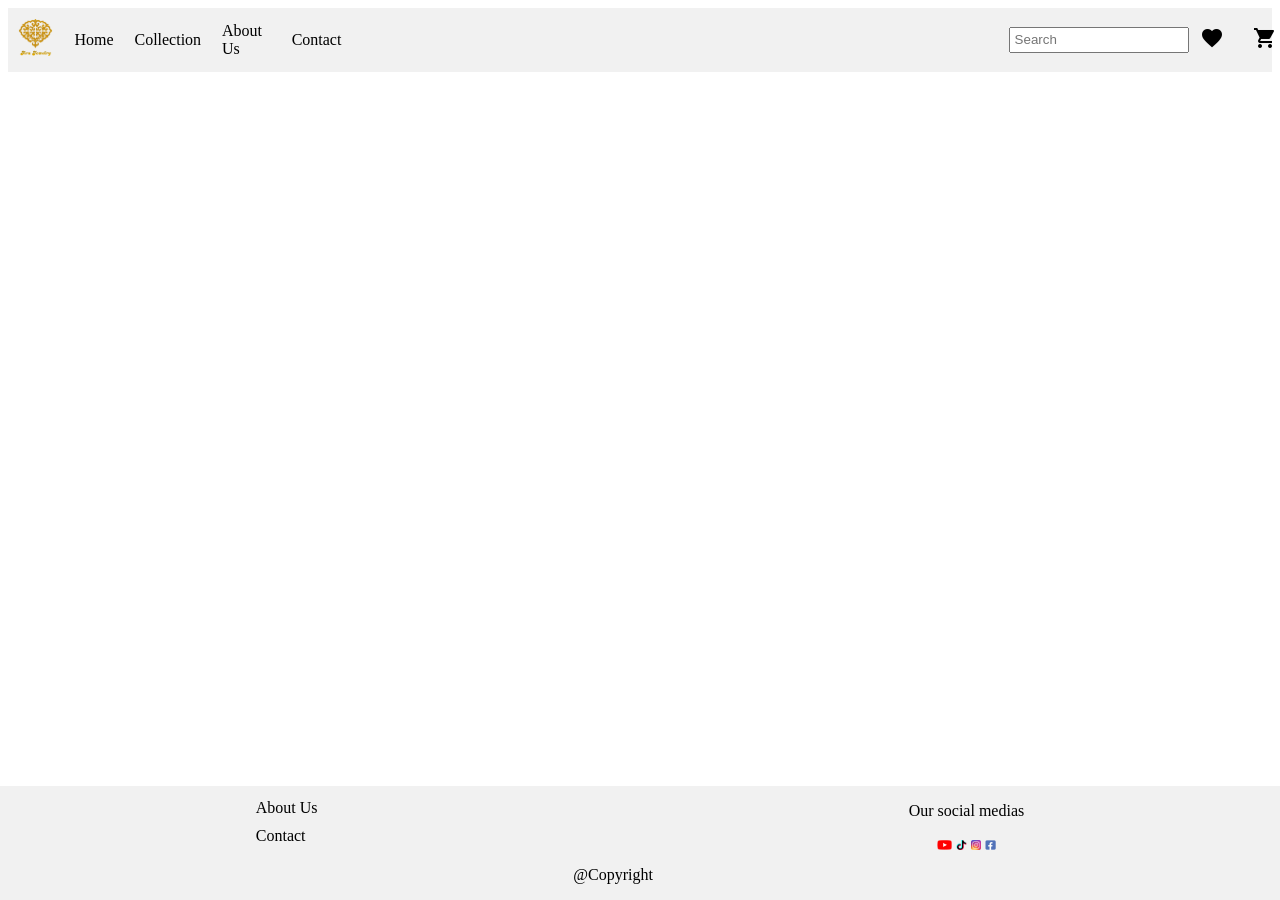
==== index.html @ 1d03a8b6 "Version 1: Created Navigation and Footer" ====
<!DOCTYPE html>
<html>
    <head>
        <link rel="stylesheet" href="style.css">
        <link rel="stylesheet" href="https://fonts.googleapis.com/icon?family=Material+Icons">
        <title>Home</title>
    </head>
    <body>
        <nav>
            <ul>
                <li><a href="index.html"><img src="images/logo.png" alt="logo"></a></li>
                <li><a class="active" href="index.html">Home</a></li>
                <li><a href="collection.html">Collection</a></li>
                <li><a href="aboutus.html">About Us</a></li>
                <li><a href="contact.html">Contact</a></li>
                <div class="right-side">
                    <li><input type="text" placeholder="Search"></li>
                    <li><a href="favourites.html"><i class="material-icons">favorite</i></a></li>
                    <li><a href="cart.html"><i class="material-icons">shopping_cart</i></a></li>
                </div>
            </ul>
        </nav>
        
        <footer>
            <div class="footer-content">
                <div class="links">
                    <a href="aboutus.html">About Us</a>
                    <a href="contact.html">Contact</a>
                </div>
                <div class="copyright">
                    <p>@Copyright</p>
                </div>
                <div class="social-medias">
                    <p>Our social medias</p>
                    <img src="images/youtube.png" alt="youtube">
                    <img src="images/tiktok.png" alt="tiktok">
                    <img src="images/instagram.png" alt="instagram">
                    <img src="images/facebook.png" alt="facebook">
                </div>
        </footer>
    </body>
</html>
---- style.css ----
nav ul{
  list-style-type: none;
  margin: 0;
  padding: 0;
  background-color: #f1f1f1;
  display: flex;
  align-items: center;
}
nav ul li a{
  display: block;
  color: black;
  padding: 20% 1cap;
  text-decoration: none;
}
.right-side{
  display: flex;
  flex-direction: row;
  margin-left: 52%;
  align-items: center;
  gap: 3%;
}
nav input[type=text]{
  padding: 2%;
}

footer{
  background-color: #f1f1f1;
  color: black;
  position: fixed;
  left: 0;
  bottom: 0;
  width: 100%;
}
.footer-content{
  display: flex;
  justify-content: space-evenly;
}
.links{
  display: flex;
  flex-direction: column;
  gap: 1cap;
  margin-top: 1%;
}
.links a{
  color: black;
  text-decoration: none;
}
.copyright{
  text-align: center;
  margin-top: 5%;
}
.social-medias{
  text-align: center;
}
.social-medias img{
  height: 1cap;
  width: auto;
}

h1{
  text-align: center;
}
h2{
  text-align: center;
}

.home-hero-section{
  background-color: gray;
  padding: 10%;
}
.home-hero-section h1{
  text-align: left;
}
.hero-section-content{
  left: 5%;
  top: 50%;
}
.hero-section-button{
  display: flex;
  align-items: center;
  background-color: darkgray;
  width: 7%;
  padding: 1%;
}
.home-info div{
  background-color: gray;
  padding: 10%;
}
.home-info-section{
  display: flex;
  flex-direction: column;
}
.home-info{
  display: flex;
  flex-direction: row;
  align-items: center;
  gap: 5%;
}
.item-container{
  display: flex;
  flex-direction: row;
  justify-content: center;
  flex-wrap: wrap;
  gap: 5%;
  margin: 3%;
}
.item{
  background-color: gray;
  text-align: center;
  width: 20%;
}
.item div{
  background-color: darkgray;
  padding: 30%;
}

.collection-content{
  display: flex;
  flex-direction: column;
}
.button-container{
  display: flex;
  flex-direction: row;
  gap: 5%;
  margin: 3%;
  justify-content: center;
  flex-wrap: wrap;
}
.button-container button{
  width: 10%;
}
.product-container{
  display: flex;
  flex-direction: row;
  gap: 10%;
  margin: 3%;
  justify-content: center;
  flex-wrap: wrap;
}
.product{
  background-color: gray;
  position: relative;
  width: 20%;
}
.product div{
  background-color: darkgray;
  padding: 40%;
}
.product .favorite-button{
  position: absolute;
  top: 2%;
  right: 2%;
  background: none;
  border: none;
}
.product .cart-button{
  width: 100%;
  height: 10%;
}

.about-section1{
  display: flex;
  flex-direction: column;
}
.about-image{
  background-color: gray;
  text-align: center;
  padding: 5%;
}
.about-text{
  text-align: center;
  margin: 2%;
}

.contact-content{
  display: flex;
  flex-direction: row;
  justify-content: center;
  flex-wrap: wrap;
  gap: 10%;
}
.contact-form{
  display: flex;
  flex-direction: column;
  flex: 2;
}
.contact-info{
  flex: 1;
}
label{
  display: flex;
  flex-direction: column;
}
textarea{
  background-color: gray;
  width: 100%;
  margin-bottom: 2%;
  border: none;
}
form input{
  background-color: gray;
  width: 100%;
  padding-bottom: 2%;
  margin-bottom: 2%;
  border: none;
}
form button{
  width: 100%;
}

.productpage-content{
  display: flex;
  flex-direction: row;
  align-items: center;
  gap: 5%;
  text-align: center;
}
.image{
  background-color: gray;
  width: 50%;
  padding-bottom: 30%;
  position: relative;
}
.productpage-content .favorite-button{
  position: absolute;
  top: 1%;
  right: 50%;
  background: none;
  border: none;
}
.productpage-content .cart-button{
  width: 100%;
  margin-top: 15%;
}
.product-info{
  flex: 1;
}
.productpage-content p{
  margin-top: 15%;
}

.location-content{
  display: flex;
  flex-direction: column;
}
.location-section1{
  background-color: gray;
  text-align: center;
  padding: 5%;
}
.location-section2 div{
  background-color: gray;
  padding: 10% 25%;
}
.location-section2{
  display: flex;
  flex-direction: row;
  gap: 5%;
  margin-top: 3%;
  align-items: center;
}
.location-section3 div{
  background-color: gray;
  padding: 10% 20%;
}
.location-section3{
  display: flex;
  flex-direction: row;
  gap: 5%;
  margin-top: 3%;
  justify-content: center;
}
.location-content h2{
  margin-top: 3%;
}

.checkout-content{
  display: flex;
  flex-direction: column;
  justify-content: center;
  text-align: center;
}
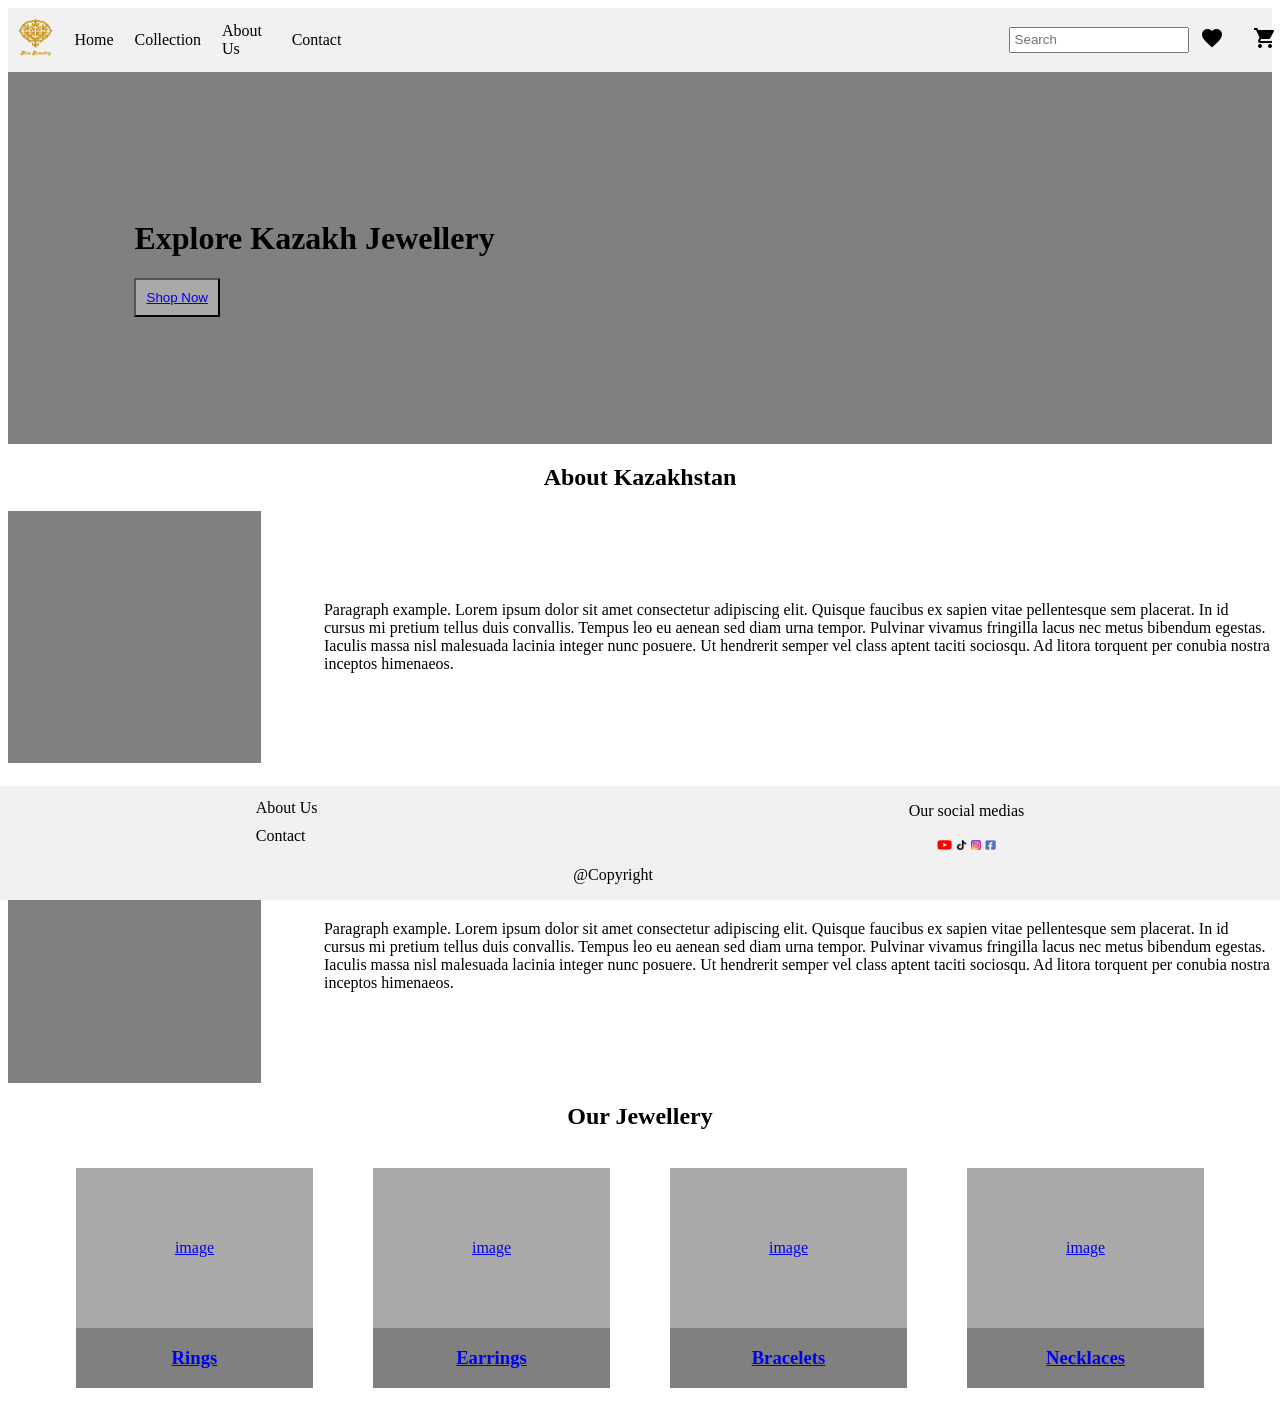
==== commit a0141369: "Version 2: Created Layouts" ====
--- a/index.html
+++ b/index.html
@@ -20,7 +20,65 @@
                 </div>
             </ul>
         </nav>
-        
+
+        <div class="home-content">
+            <div class="home-hero-section">
+                <div class="hero-section-content">
+                    <h1>Explore Kazakh Jewellery</h1>
+                    <button class="hero-section-button"><a href="collection.html">Shop Now</a></button>
+                </div>
+            </div>
+            <div class="home-info-section">
+                <h2>About Kazakhstan</h2>
+                <div class="home-info">
+                    <div></div>
+                    <p>Paragraph example. Lorem ipsum dolor sit amet consectetur adipiscing elit. 
+                        Quisque faucibus ex sapien vitae pellentesque sem placerat. In id cursus mi pretium tellus duis convallis. 
+                        Tempus leo eu aenean sed diam urna tempor. Pulvinar vivamus fringilla lacus nec metus bibendum egestas. 
+                        Iaculis massa nisl malesuada lacinia integer nunc posuere. Ut hendrerit semper vel class aptent taciti sociosqu. 
+                        Ad litora torquent per conubia nostra inceptos himenaeos.</p>
+                </div>
+                <h2>Kazakh Jewellery History</h2>
+                <div class="home-info">
+                    <div></div>
+                    <p>Paragraph example. Lorem ipsum dolor sit amet consectetur adipiscing elit. 
+                        Quisque faucibus ex sapien vitae pellentesque sem placerat. In id cursus mi pretium tellus duis convallis. 
+                        Tempus leo eu aenean sed diam urna tempor. Pulvinar vivamus fringilla lacus nec metus bibendum egestas. 
+                        Iaculis massa nisl malesuada lacinia integer nunc posuere. Ut hendrerit semper vel class aptent taciti sociosqu. 
+                        Ad litora torquent per conubia nostra inceptos himenaeos.</p>
+                </div>
+            </div>
+            <div class="home-jewellery-section">
+                <h2>Our Jewellery</h2>
+                <div class="item-container">
+                    <div class="item">
+                        <a href="collection.html">
+                            <div>image</div>
+                            <h3>Rings</h3>
+                        </a>
+                    </div>
+                    <div class="item">
+                        <a href="collection.html">
+                            <div>image</div>
+                            <h3>Earrings</h3>
+                        </a>
+                    </div>
+                    <div class="item">
+                        <a href="collection.html">
+                            <div>image</div>
+                            <h3>Bracelets</h3>
+                        </a>
+                    </div>
+                    <div class="item">
+                        <a href="collection.html">
+                            <div>image</div>
+                            <h3>Necklaces</h3>
+                        </a>
+                    </div>
+                </div>
+            </div>
+        </div>
+
         <footer>
             <div class="footer-content">
                 <div class="links">
--- a/style.css
+++ b/style.css
@@ -79,7 +79,6 @@
   display: flex;
   align-items: center;
   background-color: darkgray;
-  width: 7%;
   padding: 1%;
 }
 .home-info div{
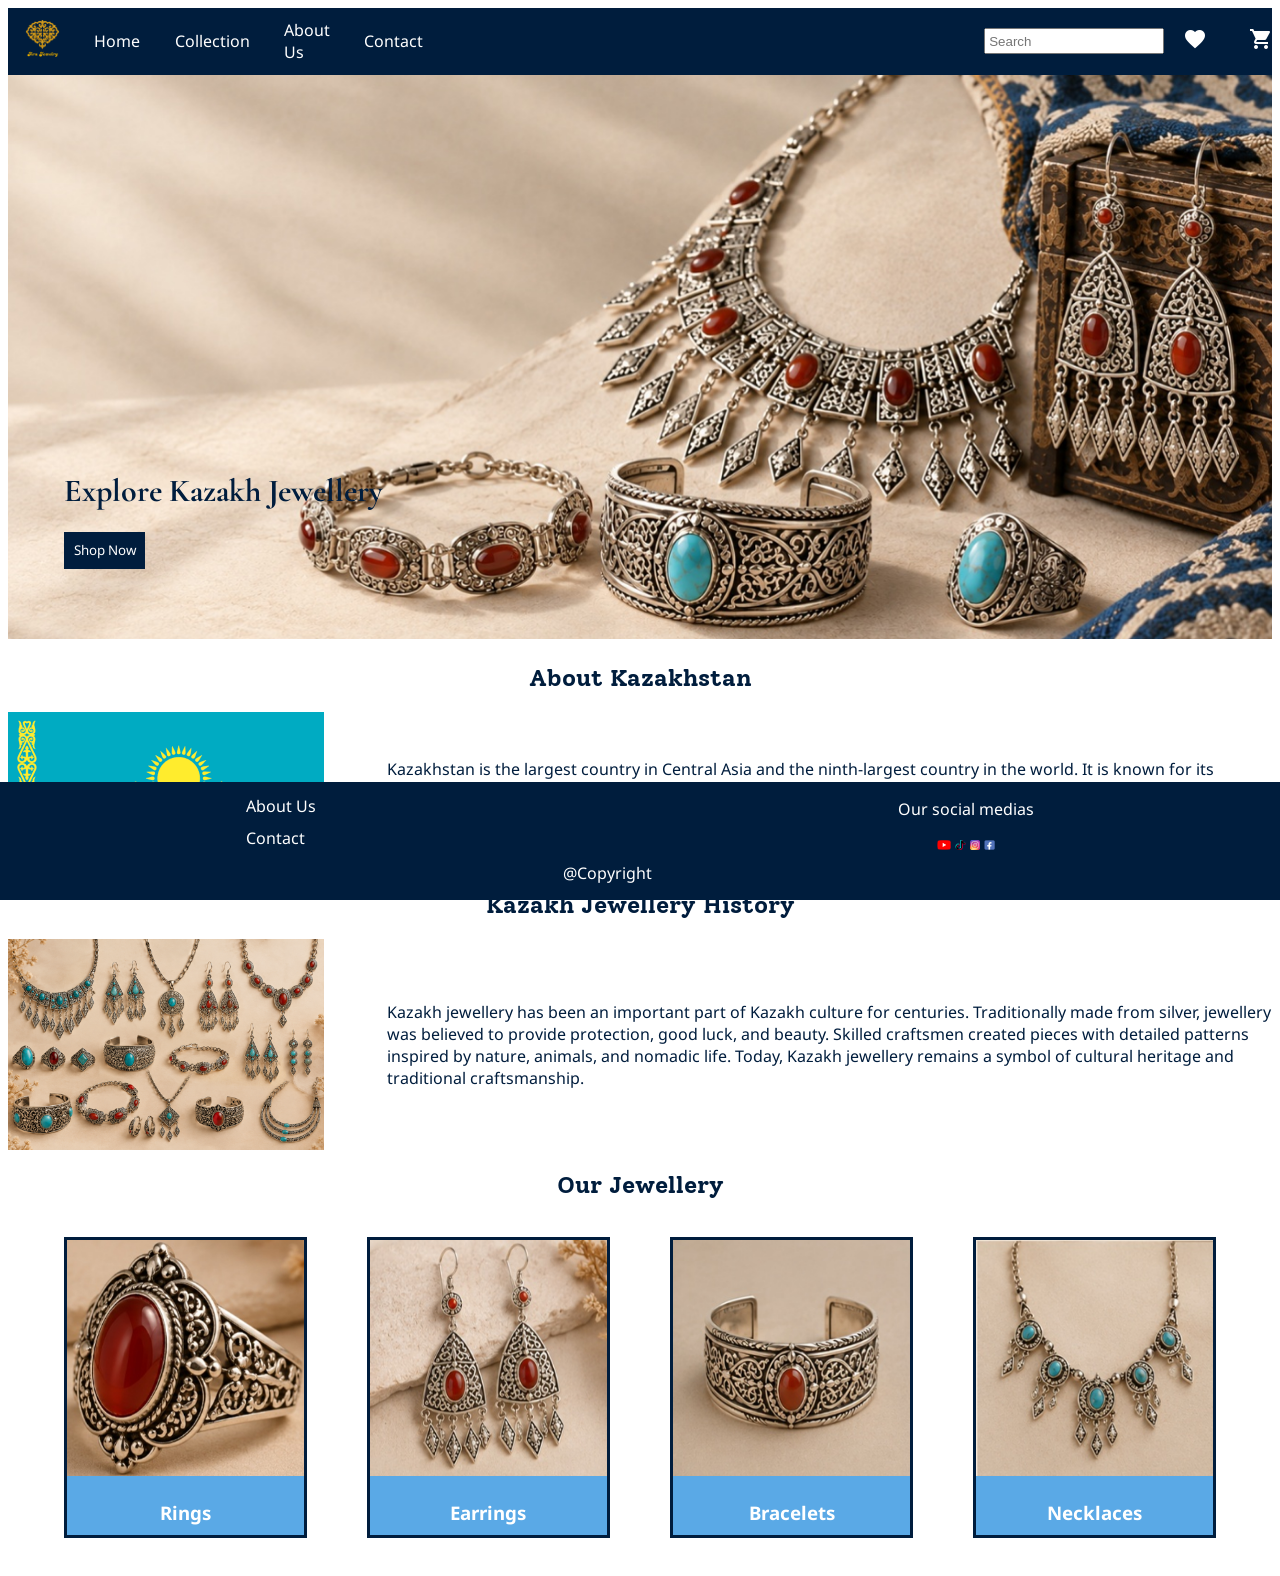
==== commit a3cd7e1e: "Version 3: Added Content and Style" ====
--- a/index.html
+++ b/index.html
@@ -3,6 +3,9 @@
     <head>
         <link rel="stylesheet" href="style.css">
         <link rel="stylesheet" href="https://fonts.googleapis.com/icon?family=Material+Icons">
+        <link href='https://fonts.googleapis.com/css?family=Cormorant Garamond' rel='stylesheet'>
+        <link href='https://fonts.googleapis.com/css?family=Solway' rel='stylesheet'>
+        <link href='https://fonts.googleapis.com/css?family=Noto Sans' rel='stylesheet'>
         <title>Home</title>
     </head>
     <body>
@@ -23,6 +26,9 @@
 
         <div class="home-content">
             <div class="home-hero-section">
+                <div class="hero-section-image">
+                    <img src="images/herosectionimage.png" style="width: 100%; height: auto;">
+                </div>
                 <div class="hero-section-content">
                     <h1>Explore Kazakh Jewellery</h1>
                     <button class="hero-section-button"><a href="collection.html">Shop Now</a></button>
@@ -31,21 +37,20 @@
             <div class="home-info-section">
                 <h2>About Kazakhstan</h2>
                 <div class="home-info">
-                    <div></div>
-                    <p>Paragraph example. Lorem ipsum dolor sit amet consectetur adipiscing elit. 
-                        Quisque faucibus ex sapien vitae pellentesque sem placerat. In id cursus mi pretium tellus duis convallis. 
-                        Tempus leo eu aenean sed diam urna tempor. Pulvinar vivamus fringilla lacus nec metus bibendum egestas. 
-                        Iaculis massa nisl malesuada lacinia integer nunc posuere. Ut hendrerit semper vel class aptent taciti sociosqu. 
-                        Ad litora torquent per conubia nostra inceptos himenaeos.</p>
+                    <img src="images/kzflag.png">
+                    <p>Kazakhstan is the largest country in Central Asia and the ninth-largest country in the world. 
+                        It is known for its beautiful landscapes, including steppes, mountains, deserts, and lakes. 
+                        Kazakhstan has a rich culture shaped by its nomadic traditions, and its people are proud of 
+                        their history, customs, and art.</p>
                 </div>
                 <h2>Kazakh Jewellery History</h2>
                 <div class="home-info">
-                    <div></div>
-                    <p>Paragraph example. Lorem ipsum dolor sit amet consectetur adipiscing elit. 
-                        Quisque faucibus ex sapien vitae pellentesque sem placerat. In id cursus mi pretium tellus duis convallis. 
-                        Tempus leo eu aenean sed diam urna tempor. Pulvinar vivamus fringilla lacus nec metus bibendum egestas. 
-                        Iaculis massa nisl malesuada lacinia integer nunc posuere. Ut hendrerit semper vel class aptent taciti sociosqu. 
-                        Ad litora torquent per conubia nostra inceptos himenaeos.</p>
+                    <img src="images/kzjewellery.png">
+                    <p>Kazakh jewellery has been an important part of Kazakh culture for centuries. 
+                        Traditionally made from silver, jewellery was believed to provide protection, 
+                        good luck, and beauty. Skilled craftsmen created pieces with detailed patterns 
+                        inspired by nature, animals, and nomadic life. Today, Kazakh jewellery remains 
+                        a symbol of cultural heritage and traditional craftsmanship.</p>
                 </div>
             </div>
             <div class="home-jewellery-section">
@@ -53,25 +58,25 @@
                 <div class="item-container">
                     <div class="item">
                         <a href="collection.html">
-                            <div>image</div>
+                            <img src="images/ring1.png">
                             <h3>Rings</h3>
                         </a>
                     </div>
                     <div class="item">
                         <a href="collection.html">
-                            <div>image</div>
+                            <img src="images/earrings1.png">
                             <h3>Earrings</h3>
                         </a>
                     </div>
                     <div class="item">
                         <a href="collection.html">
-                            <div>image</div>
+                            <img src="images/bracelet1.png">
                             <h3>Bracelets</h3>
                         </a>
                     </div>
                     <div class="item">
                         <a href="collection.html">
-                            <div>image</div>
+                            <img src="images/necklace3.png">
                             <h3>Necklaces</h3>
                         </a>
                     </div>
--- a/style.css
+++ b/style.css
@@ -1,21 +1,46 @@
+body{
+  background-color: #fff;
+  color: #001D3D;
+}
+h1{
+  text-align: center;
+  font-family: 'Cormorant Garamond';
+}
+h2{
+  text-align: center;
+  font-family: 'Solway';
+}
+p{
+  font-family: 'Noto Sans';
+}
+a{
+  color: #fff;
+  font-family: 'Noto Sans';
+  text-decoration: none;
+}
+button{
+  background-color: #001D3D;
+  color: #fff;
+  font-family: 'Noto Sans';
+  text-decoration: none;
+  border: none;
+}
 nav ul{
   list-style-type: none;
   margin: 0;
   padding: 0;
-  background-color: #f1f1f1;
+  background-color: #001D3D;
   display: flex;
   align-items: center;
 }
 nav ul li a{
   display: block;
-  color: black;
-  padding: 20% 1cap;
-  text-decoration: none;
+  padding: 1cap 1.5cap;
 }
 .right-side{
   display: flex;
   flex-direction: row;
-  margin-left: 52%;
+  margin-left: 43%;
   align-items: center;
   gap: 3%;
 }
@@ -24,8 +49,8 @@
 }
 
 footer{
-  background-color: #f1f1f1;
-  color: black;
+  background-color: #001D3D;
+  color: #fff;
   position: fixed;
   left: 0;
   bottom: 0;
@@ -41,10 +66,6 @@
   gap: 1cap;
   margin-top: 1%;
 }
-.links a{
-  color: black;
-  text-decoration: none;
-}
 .copyright{
   text-align: center;
   margin-top: 5%;
@@ -57,33 +78,16 @@
   width: auto;
 }
 
-h1{
-  text-align: center;
-}
-h2{
-  text-align: center;
-}
-
-.home-hero-section{
-  background-color: gray;
-  padding: 10%;
-}
-.home-hero-section h1{
-  text-align: left;
+.hero-section-image{
+  position: relative;
 }
 .hero-section-content{
+  position: absolute;
   left: 5%;
   top: 50%;
 }
 .hero-section-button{
-  display: flex;
-  align-items: center;
-  background-color: darkgray;
-  padding: 1%;
-}
-.home-info div{
-  background-color: gray;
-  padding: 10%;
+  padding: 1cap;
 }
 .home-info-section{
   display: flex;
@@ -95,6 +99,10 @@
   align-items: center;
   gap: 5%;
 }
+.home-info-section img{
+  width: 25%;
+  height: auto;
+}
 .item-container{
   display: flex;
   flex-direction: row;
@@ -104,13 +112,17 @@
   margin: 3%;
 }
 .item{
-  background-color: gray;
+  border: solid;
+  background-color: #5aa9e6;
   text-align: center;
   width: 20%;
 }
-.item div{
-  background-color: darkgray;
-  padding: 30%;
+.item img{
+  width: 100%;
+  height: 80%;
+}
+.item a{
+  text-decoration: none;
 }
 
 .collection-content{
@@ -137,13 +149,18 @@
   flex-wrap: wrap;
 }
 .product{
-  background-color: gray;
+  border: solid;
+  background-color: #5aa9e6;
   position: relative;
   width: 20%;
 }
-.product div{
-  background-color: darkgray;
-  padding: 40%;
+.product img{
+  width: 100%;
+  height: 57%;
+}
+.product a{
+  text-decoration: none;
+  text-align: center;
 }
 .product .favorite-button{
   position: absolute;
@@ -162,9 +179,25 @@
   flex-direction: column;
 }
 .about-image{
-  background-color: gray;
-  text-align: center;
-  padding: 5%;
+  display: flex;
+  justify-content: center;
+}
+.about-image img{
+  width: 50%;
+  height: auto;
+  position: relative;
+}
+.about-image h2{
+  position: absolute;
+}
+.heading1{
+  top: 45%;
+}
+.heading2{
+  top: 110%;
+}
+.heading3{
+  top: 170%;
 }
 .about-text{
   text-align: center;
@@ -191,17 +224,15 @@
   flex-direction: column;
 }
 textarea{
-  background-color: gray;
   width: 100%;
   margin-bottom: 2%;
-  border: none;
+  border: solid;
 }
 form input{
-  background-color: gray;
   width: 100%;
   padding-bottom: 2%;
   margin-bottom: 2%;
-  border: none;
+  border: solid;
 }
 form button{
   width: 100%;
@@ -242,25 +273,13 @@
   display: flex;
   flex-direction: column;
 }
-.location-section1{
-  background-color: gray;
-  text-align: center;
-  padding: 5%;
-}
-.location-section2 div{
-  background-color: gray;
-  padding: 10% 25%;
-}
 .location-section2{
   display: flex;
   flex-direction: row;
   gap: 5%;
   margin-top: 3%;
-  align-items: center;
-}
-.location-section3 div{
-  background-color: gray;
-  padding: 10% 20%;
+  justify-content: center;
+  align-items: center;
 }
 .location-section3{
   display: flex;
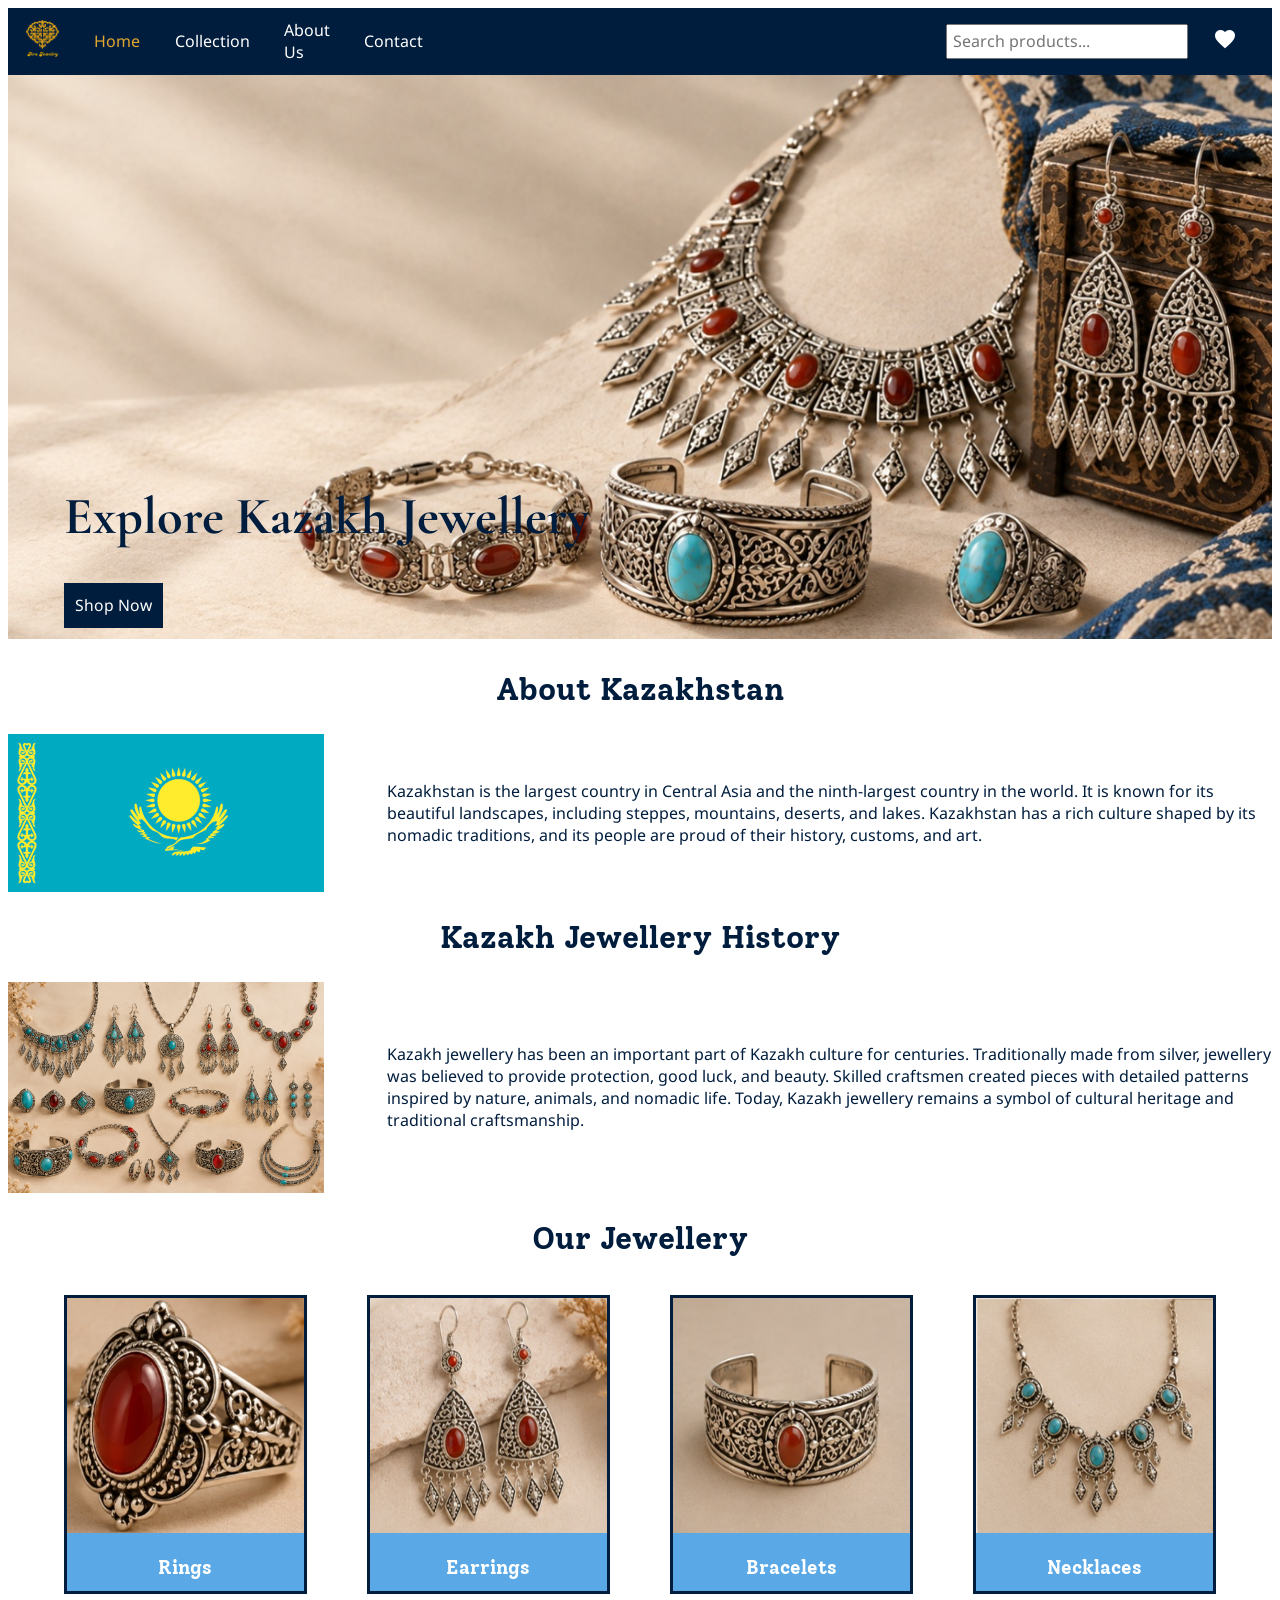
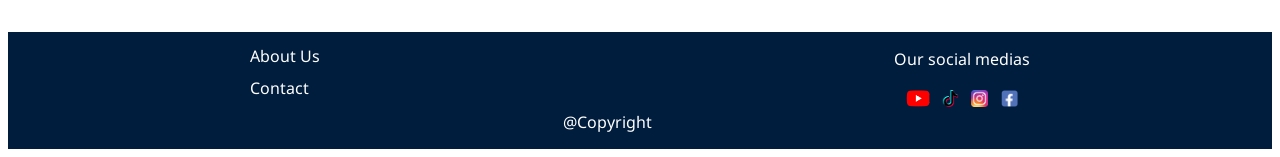
==== commit 956b431b: "Version 5: Made Improvements" ====
--- a/index.html
+++ b/index.html
@@ -1,51 +1,119 @@
 <!DOCTYPE html>
 <html>
     <head>
+        <!--Makes website responsive-->
+        <meta name="viewport" content="width=device-width, initial-scale=1">
+        <!--Link to CSS stylesheet-->
         <link rel="stylesheet" href="style.css">
+        <!--Link to Google material icons-->
         <link rel="stylesheet" href="https://fonts.googleapis.com/icon?family=Material+Icons">
+        <!--Links to Google fonts-->
         <link href='https://fonts.googleapis.com/css?family=Cormorant Garamond' rel='stylesheet'>
         <link href='https://fonts.googleapis.com/css?family=Solway' rel='stylesheet'>
         <link href='https://fonts.googleapis.com/css?family=Noto Sans' rel='stylesheet'>
+        <!--Sets favicon / tab icon-->
+        <link rel="icon" type="image/x-icon" href="images/logo.png">
+        <!--Title shown on the tab-->
         <title>Home</title>
     </head>
     <body>
+        <!--Navigation bar-->
         <nav>
+            <!--Checkbox used to open and close mobile hamburger menu-->
+            <input type="checkbox" id="check">
+            <!--Mobile hamburger menu-->
+            <label for="check" class="checkbtn">
+                <!--Menu icon-->
+                <i class="material-icons">menu</i>
+            </label>
+            <!--Navigation links-->
             <ul>
+                <!--Logo and link to home page-->
                 <li><a href="index.html"><img src="images/logo.png" alt="logo"></a></li>
+                <!--Link to home page-->
                 <li><a class="active" href="index.html">Home</a></li>
-                <li><a href="collection.html">Collection</a></li>
-                <li><a href="aboutus.html">About Us</a></li>
+                <!--Collection dropdown menu-->
+                <li class="dropdown">
+                    <!--Link to collection page-->
+                    <a href="collection.html">Collection</a>
+                    <!--Dropdown content-->
+                    <div class="dropdown-content">
+                        <!--Navigation links in dropdown-->
+                        <!--Link to rings page-->
+                        <a href="rings.html">Rings</a>
+                        <!--Link to earrings page-->
+                        <a href="earrings.html">Earrings</a>
+                        <!--Link to bracelets page-->
+                        <a href="bracelets.html">Bracelets</a>
+                        <!--Link to necklaces page-->
+                        <a href="necklaces.html">Necklaces</a>
+                    </div>
+                </li>
+                <!--About us dropdown menu-->
+                <li class="dropdown">
+                    <!--Link to about us page-->
+                    <a href="aboutus.html">About Us</a>
+                    <!--Dropdown content-->
+                    <div class="dropdown-content">
+                        <!--Navigation links in dropdown-->
+                        <!--Link to auckland page-->
+                        <a href="auckland.html">Our Store in Auckland</a>
+                        <!--Link to tauranga page-->
+                        <a href="tauranga.html">Our Store in Tauranga</a>
+                        <!--Link to hamilton page-->
+                        <a href="hamilton.html">Our Store in Hamilton</a>
+                    </div>
+                </li>
+                <!--Link to contact page-->
                 <li><a href="contact.html">Contact</a></li>
+                <!--Right side of the navigation bar-->
                 <div class="right-side">
-                    <li><input type="text" placeholder="Search"></li>
+                    <!--Search bar-->
+                    <li><input type="text" name="" id="find" placeholder="Search products..." onkeyup="search()"></li>
+                    <!--Link to favorite page-->
+                    <!--Favorite icon-->
                     <li><a href="favourites.html"><i class="material-icons">favorite</i></a></li>
+                    <!--Link to cart page-->
+                    <!--Shopping cart icon-->
                     <li><a href="cart.html"><i class="material-icons">shopping_cart</i></a></li>
                 </div>
             </ul>
         </nav>
-
+        <!--Main home page content-->
         <div class="home-content">
+            <!--Hero section-->
             <div class="home-hero-section">
+                <!--Hero section image-->
                 <div class="hero-section-image">
-                    <img src="images/herosectionimage.png" style="width: 100%; height: auto;">
-                </div>
+                    <img src="images/herosectionimage.png" alt="hero section jewellery image" style="width: 100%; height: auto;">
+                </div>
+                <!--Hero section content-->
                 <div class="hero-section-content">
+                    <!--Heading and button placed over the hero image-->
                     <h1>Explore Kazakh Jewellery</h1>
+                    <!--Button that links to collection page-->
                     <button class="hero-section-button"><a href="collection.html">Shop Now</a></button>
                 </div>
             </div>
+            <!--Info section-->
             <div class="home-info-section">
+                <!--Sub-heading-->
                 <h2>About Kazakhstan</h2>
-                <div class="home-info">
-                    <img src="images/kzflag.png">
+                <div class="info-section">
+                    <!--Kazakhstan flag image-->
+                    <img src="images/kzflag.png" alt="Kazakhstan flag image">
+                    <!--Paragraph about Kazakhstan-->
                     <p>Kazakhstan is the largest country in Central Asia and the ninth-largest country in the world. 
                         It is known for its beautiful landscapes, including steppes, mountains, deserts, and lakes. 
                         Kazakhstan has a rich culture shaped by its nomadic traditions, and its people are proud of 
                         their history, customs, and art.</p>
                 </div>
+                <!--Sub-heading-->
                 <h2>Kazakh Jewellery History</h2>
-                <div class="home-info">
-                    <img src="images/kzjewellery.png">
+                <div class="info-section">
+                    <!--Kazakh jewellery image-->
+                    <img src="images/kzjewellery.png" alt="Kazakh jewellery image">
+                    <!--Paragraph about history of Kazakh jewellery-->
                     <p>Kazakh jewellery has been an important part of Kazakh culture for centuries. 
                         Traditionally made from silver, jewellery was believed to provide protection, 
                         good luck, and beauty. Skilled craftsmen created pieces with detailed patterns 
@@ -53,53 +121,83 @@
                         a symbol of cultural heritage and traditional craftsmanship.</p>
                 </div>
             </div>
+            <!--Jewellery section-->
             <div class="home-jewellery-section">
+                <!--Sub-heading-->
                 <h2>Our Jewellery</h2>
+                <!--Container holding all items / jewellery cards-->
                 <div class="item-container">
-                    <div class="item">
-                        <a href="collection.html">
-                            <img src="images/ring1.png">
+                    <!--First item card - Rings-->
+                    <div class="item">
+                        <!--Link to rings page-->
+                        <a href="rings.html">
+                            <!--Ring image-->
+                            <img src="images/ring1.png" alt="carnelian ring image">
+                            <!--Name-->
                             <h3>Rings</h3>
                         </a>
                     </div>
-                    <div class="item">
-                        <a href="collection.html">
-                            <img src="images/earrings1.png">
+                    <!--Second item card - Earrings-->
+                    <div class="item">
+                        <!--Link to earrings page-->
+                        <a href="earrings.html">
+                            <!--Earrings image-->
+                            <img src="images/earrings1.png" alt="carnelian earrings image">
+                            <!--Name-->
                             <h3>Earrings</h3>
                         </a>
                     </div>
-                    <div class="item">
-                        <a href="collection.html">
-                            <img src="images/bracelet1.png">
+                    <!--Third item card - Bracelets-->
+                    <div class="item">
+                        <!--Link to braceles page-->
+                        <a href="bracelets.html">
+                            <!--Bracelet image-->
+                            <img src="images/bracelet1.png" alt="carnelian bracelet image">
+                            <!--Name-->
                             <h3>Bracelets</h3>
                         </a>
                     </div>
-                    <div class="item">
-                        <a href="collection.html">
-                            <img src="images/necklace3.png">
+                    <!--Fourth item card - Necklaces-->
+                    <div class="item">
+                        <!--Link to necklaces page-->
+                        <a href="necklaces.html">
+                            <!--Necklace image-->
+                            <img src="images/necklace3.png" alt="turquoise necklace image">
+                            <!--Name-->
                             <h3>Necklaces</h3>
                         </a>
                     </div>
                 </div>
             </div>
         </div>
-
+        <!--Footer-->
         <footer>
+            <!--Footer content-->
             <div class="footer-content">
+                <!--Footer navigation links-->
                 <div class="links">
+                    <!--Link to about us page-->
                     <a href="aboutus.html">About Us</a>
+                    <!--Link to contact page-->
                     <a href="contact.html">Contact</a>
                 </div>
+                <!--Copyright-->
                 <div class="copyright">
                     <p>@Copyright</p>
                 </div>
+                <!--Links to social media-->
                 <div class="social-medias">
                     <p>Our social medias</p>
-                    <img src="images/youtube.png" alt="youtube">
-                    <img src="images/tiktok.png" alt="tiktok">
-                    <img src="images/instagram.png" alt="instagram">
-                    <img src="images/facebook.png" alt="facebook">
-                </div>
+                    <!--Link to YouTube-->
+                    <a href="https://www.youtube.com/"><img src="images/youtube.png" alt="youtube"></a>
+                    <!--Link to TikTok-->
+                    <a href="https://www.tiktok.com/"><img src="images/tiktok.png" alt="tiktok"></a>
+                    <!--Link to Instagram-->
+                    <a href="https://www.instagram.com/"><img src="images/instagram.png" alt="instagram"></a>
+                    <!--Link to Facebook-->
+                    <a href="https://www.facebook.com/"><img src="images/facebook.png" alt="facebook"></a>
+                </div>
+            </div>
         </footer>
     </body>
 </html>
--- a/style.css
+++ b/style.css
@@ -1,108 +1,183 @@
+/*General styles*/
+/*Body style*/
 body{
-  background-color: #fff;
-  color: #001D3D;
-}
+  background-color: #fff; /* Sets background colour to white */
+  color: #001D3D; /* Sets main text colour to dark blue */
+}
+/*h1 style*/
 h1{
-  text-align: center;
-  font-family: 'Cormorant Garamond';
-}
+  text-align: center; /* Centers h1 */
+  font-family: 'Cormorant Garamond'; /* Sets h1 font to Cormorant Garamond */
+  font-size: 5cap; /* Sets h1 size to 5cap */
+}
+/*h2 style*/
 h2{
-  text-align: center;
-  font-family: 'Solway';
-}
+  text-align: center; /* Centers h2 */
+  font-family: 'Solway'; /* Sets h2 font to Solway */
+  font-size: 3cap; /* Sets h2 size to 3cap */
+}
+/*h3 style*/
+h3{
+  font-family: 'Solway'; /* Sets h3 font to Solway */
+}
+/*Paragraph style*/
 p{
-  font-family: 'Noto Sans';
-}
+  font-family: 'Noto Sans'; /* Sets paragraphs font to Noto Sans */
+}
+/*Link style*/
 a{
-  color: #fff;
-  font-family: 'Noto Sans';
-  text-decoration: none;
-}
+  color: #fff; /* Sets links colour to white */
+  font-family: 'Noto Sans'; /* Sets links font to Noto Sans */
+  text-decoration: none; /* Removes underline */
+}
+/*Button style*/
 button{
-  background-color: #001D3D;
-  color: #fff;
-  font-family: 'Noto Sans';
-  text-decoration: none;
-  border: none;
-}
+  background-color: #001D3D; /* Sets button background colour to dark blue */
+  color: #fff; /* Sets button text colour to white */
+  font-family: 'Noto Sans'; /* Sets button font to Noto Sans */
+  border: none; /* Removes border */
+  font-size: 1.5cap; /* Sets button font to 1.5cap */
+}
+/*Style for when button is hovered*/
+button:hover{
+  background-color: #5aa9e6; /* Changes button background colour to light blue when hovered */
+  color: #001D3D; /* Changes button text color to dark blue when hovered */
+  cursor: pointer; /* Changes cursor to pointer when hovered to a button */
+}
+/*Input style*/
+input{
+  font-family: 'Noto Sans'; /* Sets input font to Noto Sans */
+  font-size: 16px; /* Sets input font to 16px */
+}
+
+/*Navigation styles*/
 nav ul{
-  list-style-type: none;
+  list-style-type: none; /* Removes bullet points */
   margin: 0;
   padding: 0;
   background-color: #001D3D;
-  display: flex;
+  display: flex; /* Places navigation items in a row */
+  align-items: center; /* Centers items */
+}
+/*Navigation links style*/
+nav ul li a{
+  display: block; /* Makes the whole area clickable */
+  padding: 1cap 1.5cap; /* Adds space around links */
+}
+/*Style for when neavigation links are hovered*/
+nav ul li a:hover{
+  background-color: #5aa9e6; 
+  color: #001D3D; 
+}
+/*Style for active page*/
+.active{
+  color: #e1a730; /* Shows active page with gold colour */
+}
+/*Style for rigth side of the navigation*/
+.right-side{
+  display: flex;
+  flex-direction: row; /* Places items in a row */
+  margin-left: 40%; /* Moves items to the right */
   align-items: center;
-}
-nav ul li a{
-  display: block;
-  padding: 1cap 1.5cap;
-}
-.right-side{
-  display: flex;
-  flex-direction: row;
-  margin-left: 43%;
-  align-items: center;
-  gap: 3%;
-}
+  gap: 5%; /* Creates gap between items */
+}
+/*Search bar style*/
 nav input[type=text]{
   padding: 2%;
 }
-
+/*Dropdown style*/
+.dropdown{
+  position: relative;
+}
+/*Style for dropdown menu*/
+.dropdown-content{
+  display: none; /* Hides dropdown until hovered */
+  position: absolute;
+  background-color: #001D3D;
+  min-width: 160px; /* Sets minimum dropdown width */
+  z-index: 1; /* Places dropdown above other content */
+}
+/*Style for dropdown buttons*/
+.dropdown-content a {
+  display: block;
+  padding: 10px;
+  text-decoration: none;
+}
+/*Style for when dropdown button is hovered*/
+.dropdown:hover .dropdown-content {
+  display: block;
+}
+
+/*Footer styles*/
 footer{
+  display: flex;
   background-color: #001D3D;
   color: #fff;
-  position: fixed;
-  left: 0;
-  bottom: 0;
-  width: 100%;
-}
+  width: 100%;
+  margin-top: 3%; /* Adds space above the footer */
+}
+/*Style for */
 .footer-content{
   display: flex;
-  justify-content: space-evenly;
-}
+  justify-content: space-evenly; /* Spaces sections evenly */
+  width: 100%;
+}
+/*Style for footer links*/
 .links{
   display: flex;
-  flex-direction: column;
+  flex-direction: column; /* Places links in column */
   gap: 1cap;
   margin-top: 1%;
 }
+/*Style for copyright text*/
 .copyright{
   text-align: center;
   margin-top: 5%;
 }
+/*Style for social medias*/
 .social-medias{
   text-align: center;
 }
+/*Style for social media images*/
 .social-medias img{
-  height: 1cap;
+  height: 1.5cap;
   width: auto;
-}
-
+  margin: 3%;
+}
+
+/*Home page styles*/
+/*Hero section image style*/
 .hero-section-image{
-  position: relative;
-}
+  position: relative; /* Allows content to be positioned over the image */
+}
+/*Style for hero section content*/
 .hero-section-content{
-  position: absolute;
+  position: absolute; /* Places content over the hero image */
   left: 5%;
   top: 50%;
 }
+/*Style for hero section button*/
 .hero-section-button{
   padding: 1cap;
 }
+/*Home info section style*/
 .home-info-section{
   display: flex;
   flex-direction: column;
 }
-.home-info{
+/*Style for info section*/
+.info-section{
   display: flex;
   flex-direction: row;
   align-items: center;
   gap: 5%;
 }
+/*Style for images in home-info-section*/
 .home-info-section img{
   width: 25%;
   height: auto;
 }
+/*Item container style*/
 .item-container{
   display: flex;
   flex-direction: row;
@@ -111,24 +186,33 @@
   gap: 5%;
   margin: 3%;
 }
+/*Item card style*/
 .item{
   border: solid;
   background-color: #5aa9e6;
   text-align: center;
   width: 20%;
 }
+/*Image in item card style*/
 .item img{
   width: 100%;
   height: 80%;
 }
+/*Item card links style*/
 .item a{
   text-decoration: none;
 }
-
-.collection-content{
-  display: flex;
-  flex-direction: column;
-}
+/*Style for when item card is hovered*/
+.item:hover{
+  border: #e1a730 solid; /* Changes border color when hovered */
+}
+/*Style for when item card is hovered*/
+.item a:hover{
+  color: #e1a730;
+}
+
+/*Collection page styles*/
+/*Button container style*/
 .button-container{
   display: flex;
   flex-direction: row;
@@ -137,9 +221,12 @@
   justify-content: center;
   flex-wrap: wrap;
 }
+/*Style for button in button container*/
 .button-container button{
   width: 10%;
-}
+  padding: 1%;
+}
+/*Style for product container*/
 .product-container{
   display: flex;
   flex-direction: row;
@@ -148,20 +235,24 @@
   justify-content: center;
   flex-wrap: wrap;
 }
+/*Style for product card*/
 .product{
   border: solid;
   background-color: #5aa9e6;
   position: relative;
   width: 20%;
 }
+/*Style for images in product card*/
 .product img{
   width: 100%;
-  height: 57%;
-}
+  height: 58%;
+}
+/*Style for link in product card*/
 .product a{
   text-decoration: none;
   text-align: center;
 }
+/*Style for favorite button in product card*/
 .product .favorite-button{
   position: absolute;
   top: 2%;
@@ -169,41 +260,19 @@
   background: none;
   border: none;
 }
+/*Style for cart button in product card*/
 .product .cart-button{
   width: 100%;
   height: 10%;
 }
 
-.about-section1{
+/*About us page styles*/
+.about-content{
   display: flex;
   flex-direction: column;
 }
-.about-image{
-  display: flex;
-  justify-content: center;
-}
-.about-image img{
-  width: 50%;
-  height: auto;
-  position: relative;
-}
-.about-image h2{
-  position: absolute;
-}
-.heading1{
-  top: 45%;
-}
-.heading2{
-  top: 110%;
-}
-.heading3{
-  top: 170%;
-}
-.about-text{
-  text-align: center;
-  margin: 2%;
-}
-
+
+/*Contact page styles*/
 .contact-content{
   display: flex;
   flex-direction: row;
@@ -211,68 +280,48 @@
   flex-wrap: wrap;
   gap: 10%;
 }
+/*Style contact-form section*/
 .contact-form{
   display: flex;
   flex-direction: column;
-  flex: 2;
-}
+  flex: 2; /* Gives form more space */
+}
+/*Style for contact-info section*/
 .contact-info{
-  flex: 1;
-}
+  flex: 1; /* Gives contact info less space */
+}
+/*Label style*/
 label{
   display: flex;
   flex-direction: column;
-}
+  font-family: 'Noto Sans';
+}
+/*Text area style*/
 textarea{
   width: 100%;
   margin-bottom: 2%;
-  border: solid;
-}
+  border: solid #001D3D;
+  font-family: 'Noto Sans';
+  font-size: 16px;
+  height: 25px;
+}
+/*Style for input in form*/
 form input{
   width: 100%;
-  padding-bottom: 2%;
   margin-bottom: 2%;
-  border: solid;
-}
+  border: solid #001D3D;
+}
+/*Style for button in form*/
 form button{
   width: 100%;
 }
 
-.productpage-content{
-  display: flex;
-  flex-direction: row;
-  align-items: center;
-  gap: 5%;
-  text-align: center;
-}
-.image{
-  background-color: gray;
-  width: 50%;
-  padding-bottom: 30%;
-  position: relative;
-}
-.productpage-content .favorite-button{
-  position: absolute;
-  top: 1%;
-  right: 50%;
-  background: none;
-  border: none;
-}
-.productpage-content .cart-button{
-  width: 100%;
-  margin-top: 15%;
-}
-.product-info{
-  flex: 1;
-}
-.productpage-content p{
-  margin-top: 15%;
-}
-
+/*Auckland / Tauranga / Hamilton styles*/
 .location-content{
   display: flex;
   flex-direction: column;
 }
+/*Style for sections in these pages*/
 .location-section2{
   display: flex;
   flex-direction: row;
@@ -288,13 +337,270 @@
   margin-top: 3%;
   justify-content: center;
 }
+/*Style for h2 in location-content*/
 .location-content h2{
   margin-top: 3%;
 }
 
-.checkout-content{
+/*Cart style*/
+/*Style for cart container*/
+.cart-container{
   display: flex;
   flex-direction: column;
-  justify-content: center;
+}
+/*Style for cart row*/
+.cart-row{
+  display: flex;
+  flex-direction: row;
+  gap: 5%;
+  align-items: center;
+  width: 100%;
+  justify-content: center;
+  margin-top: 2%;
+}
+/*Style for image in cart*/
+.cart-img{
+  width: 10%;
+  height: auto;
+}
+/*Style for cart quantity button*/
+.cart-qty{
+  width: 5%;
+  padding: 1%;
+}
+/*Style for remove button*/
+.remove-btn{
+  padding: 1%;
+}
+/*Style for cart-total section*/
+.cart-total{
+  display: flex;
+  flex-direction: column;
   text-align: center;
+}
+/*Style for when cart button is hovered*/
+.cart-button:hover{
+  background-color: #e1a730;
+}
+/*Style for checkout button*/
+.checkout-btn{
+  display: block;
+  margin: 1% auto;
+  padding: 1%;
+}
+/*Style for remove button*/
+.removeall{
+  display: flex;
+  justify-content: center;
+  margin-top: 20%;
+}
+
+/*Style for mobile phones navigation / menu*/
+.checkbtn{
+  font-size: 30px;
+  color: #fff;
+  cursor: pointer;
+  display: none;
+}
+#check{
+  display: none;
+}
+
+/*Media queries*/
+
+/*Mobile responsive design*/
+@media (max-width: 600px){
+  /* General styles */
+  /* Changed font sizes */
+  h1{
+    font-size: 40px;
+  }
+  h2{
+    font-size: 28px;
+  }
+  /* Navigation / Menu styles */
+  /* Shows the hamburger menu on phones */
+  .checkbtn{
+    display: block;
+    background-color: #001D3D;
+    width: 100%;
+    order: 1;
+    margin-right: 20px;
+  }
+  /* Makes the navigation menu cover the screen */
+  ul{
+    position: fixed;
+    z-index: 2;
+    top: 50px;
+    right: -100%;
+    background-color: #001D3D;
+    width: 100%;
+    height: 100vh;
+    display: flex;
+    flex-direction: column;
+    justify-content: center;
+    align-items: center;
+    transition: all 0.3s;
+  }
+  ul li{
+    margin: 15px 0;
+  }
+  ul li a{
+    font-size: 20px;
+  }
+  /* Shows the menu when the checkbox is selected */
+  #check:checked ~ ul{
+    right: 0;
+  }
+  /* Changes to vertical alignment and centers*/
+  .right-side{
+    flex-direction: column;
+    align-items: center;
+    justify-content: center;
+    margin-left: 0%;
+  }
+
+  /* Changes to vertical alignment */
+  .footer-content{
+    flex-direction: column;
+    align-items: center;
+  }
+  /* Moves hero text and button */
+  .hero-section-content{
+    display: flex;
+    flex-direction: column;
+    top: 3%;
+    left: 2%;
+    align-items: center;
+    justify-content: center;
+    text-align: center;
+  }
+  /* Changes to vertical alignment */
+  .info-section{
+    flex-direction: column;
+    text-align: center;
+  }
+  /* Changes image size */
+  .info-section img{
+    width: 80%;
+    height: auto;
+  }
+  /* Changes to vertical alignment */
+  .item-container{
+    flex-direction: column;
+    align-items: center;
+  }
+  /* Changes width and adds margin */
+  .item{
+    margin: 5% 0;
+    width: 60%;
+  }
+
+  /* Changes to vertical alignment */
+  .button-container{
+    flex-direction: column;
+    align-items: center;
+  }
+  /* Changes width and adds margin */
+  .button-container button{
+    width: 100%;
+    margin: 3% 0;
+  }
+  /* Changes to vertical alignment */
+  .product-container{
+    flex-direction: column;
+    align-items: center;
+  }
+  /* Changes width and adds margin */
+  .product{
+    width: 60%;
+    margin: 5% 0;
+  }
+  /* Adds margin bottom*/
+  .checkout-btn{
+    margin-bottom: 10%;
+  }
+  
+  /* Changes to vertical alignment */
+  .contact-content{
+    flex-direction: column;
+  }
+  /* Adds margin bottom */
+  .contact-form{
+    margin-bottom: 5%;
+  }
+
+  /* Changes to vertical alignment */
+  .location-section2{
+    flex-direction: column;
+    text-align: center;
+  }
+  /* Changes to vertical alignment */
+  .location-section3{
+    flex-direction: column;
+  }
+  /* Changes image size */
+  .location-section2 img{
+    width: 95%;
+    height: auto;
+  }
+  /* Adds margin */
+  .location-section3 img{
+    margin: 5% 0;
+  }
+}
+
+/*Tablet responsive design*/
+@media (min-width:768px) and (max-width: 1032px){
+  /* General styles */
+  /* Changes font size */
+  p{
+    font-size: 18px;
+  }
+  h3{
+    font-size: 22px;
+  }
+
+  /* Navigation styles */
+  .right-side{
+    margin-left: 20%;
+  }
+  /* Moves hero button and text */
+  .hero-section-content{
+    top: 15%;
+  }
+
+  /* Home page styles */
+  /* Makes item cards fit two per row */
+  .item{
+    width: 40%;
+    margin-top: 5%;
+  }
+
+  /* Collection page styles */
+  /* Changes to vertical alignment */
+  .product-container{
+    flex-direction: column;
+    align-items: center;
+  }
+  /* Changes width and adds margin */
+  .product{
+    width: 60%;
+    margin: 5% 0;
+  }
+
+  /* About us page styles */
+  .about-content .info-section img{
+    width: 50%;
+  }
+
+  /* Contact page styles */
+  /* Changes to vertical alignment */
+  .contact-content{
+    flex-direction: column;
+  }
+  /* Adds margin top*/
+  .contact-info{
+    margin-top: 5%;
+  }
 }
